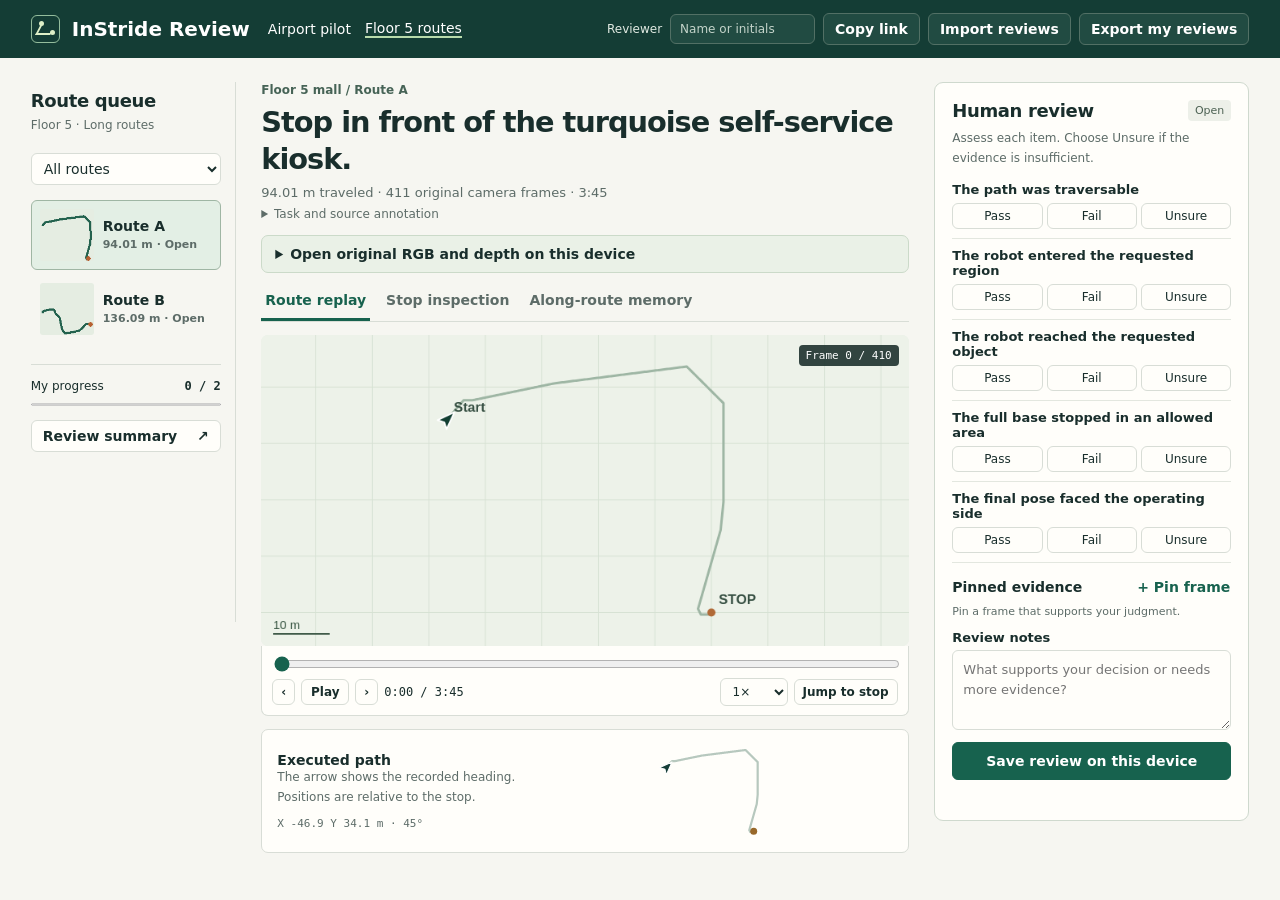
==== floor5/index.html @ c2b7907c "Publish the English InStride review workspace" ====
<!DOCTYPE html>

<html lang="en">
<head>
<meta charset="utf-8"/><meta content="width=device-width,initial-scale=1" name="viewport"/>
<title>Floor 5 routes · InStride Review</title><link href="style.css" rel="stylesheet"/>
<script defer="" src="data.js"></script><script defer="" src="../share.js"></script><script defer="" src="public-media.js"></script><script defer="" src="app.js"></script>
</head>
<body data-page="floor5">
<header class="mast"><a aria-label="Airport pilot, InStride home" class="home-link" href="../"><div class="brand"><span aria-hidden="true" class="brandmark"><i></i><b></b></span>InStride Review</div></a>
<nav aria-label="Cases" class="case-links"><a href="../">Airport pilot</a><a aria-current="page" href="./">Floor 5 routes</a></nav><div class="mast-tools"><label class="who">Reviewer <input autocomplete="off" id="reviewer" maxlength="40" placeholder="Name or initials"/></label>
<button id="copy" type="button">Copy link</button><button id="importBtn">Import reviews</button><button id="exportMine">Export my reviews</button><input accept=".json,application/json" hidden="" id="fileIn" multiple="" type="file"/></div>
</header>
<p class="notice" hidden="" id="storageWarning"></p>
<div class="layout">
<aside aria-label="Route list" class="queue">
<h2>Route queue</h2><p class="muted" id="packTitle"></p>
<select aria-label="Filter routes" id="filter"><option value="all">All routes</option><option value="todo">My open routes</option><option value="conflict">Disputed</option></select>
<nav id="routeList"></nav><div class="progress-block"><div class="between"><span>My progress</span><strong id="progressCount">0 / 2</strong></div><progress id="progress" max="2" value="0"></progress></div>
<button class="ledger-btn" id="openSummary">Review summary <span aria-hidden="true">↗</span></button>
</aside>
<main>
<div class="route-head"><p class="crumb" id="context"></p><h1 id="instruction"></h1><p class="facts" id="facts"></p>
<details class="source-details"><summary>Task and source annotation</summary><p id="sourceInfo"></p></details></div>
<details class="local-evidence"><summary>Open original RGB and depth on this device</summary><p>The public view includes the executed route, stop heading and depth diagrams. If you have the original Floor 5 media folder, select it to inspect the camera images and pin their pixels.</p><label>Local media folder <input id="folder" multiple="" type="file" webkitdirectory=""/></label><p id="folderStatus" role="status"></p></details><div aria-label="Evidence views" class="tabs" role="group"><button aria-pressed="true" class="selected" data-tab="play">Route replay</button><button aria-pressed="false" data-tab="stop">Stop inspection</button><button aria-pressed="false" data-tab="memory">Along-route memory</button></div>
<section class="panel" id="playPanel">
<div class="film"><canvas aria-label="Recorded trajectory plotted relative to its stop" height="385" id="publicMap" width="800"></canvas><video aria-label="First-person robot replay" id="movie" muted="" playsinline="" preload="metadata"></video><span class="frame-tag" id="frameTag"></span></div>
<div class="transport"><input aria-label="Scrub recorded frames" id="scrub" max="1" min="0" type="range" value="0"/>
<div class="transport-row"><button aria-label="Previous frame" id="prev" title="Previous frame">‹</button><button class="play-btn" id="play">Play</button><button aria-label="Next frame" id="next" title="Next frame">›</button><span class="mono" id="clock"></span><span class="spacer"></span><select aria-label="Playback speed" id="speed"><option value=".5">0.5×</option><option selected="" value="1">1×</option><option value="2">2×</option><option value="4">4×</option></select><button id="toStop">Jump to stop</button></div>
</div>
<div class="mapbox"><div><h3>Executed path</h3><p class="muted">The arrow shows the recorded heading. Positions are relative to the stop.</p><p class="mono" id="pose"></p></div><canvas aria-label="Executed route and current robot pose" height="240" id="routeMap" width="640"></canvas></div>
</section>
<section class="panel" hidden="" id="stopPanel">
<label class="field-title">Evidence frame <select id="viewSelect"></select></label>
<div class="mini-tools"><button id="rgbBtn">RGB view</button><button id="depthBtn">Depth</button><button id="overlayBtn">Overlay</button></div>
<div class="photo" id="inspectPhoto"><canvas aria-label="Stop or landmark pose on the route map" height="385" id="stopMap" width="800"></canvas><img alt="Selected stop or landmark evidence" id="inspectImage"/><canvas aria-hidden="true" height="480" id="overlay" width="640"></canvas></div>
<p class="caption" id="inspectCaption"></p>
<details class="details" id="markTools"><summary>Mark a problem or a better standing position</summary>
<p>Click the image or enter its pixel coordinates. The original size is 640 × 480 with the origin at the top left.</p>
<div class="mark-tools"><select aria-label="Marker type" id="markKind"><option value="issue">Issue</option><option value="stand">Standing position</option><option value="face">Operating face</option></select>
<label>X <input id="markX" max="639" min="0" step="1" type="number"/></label><label>Y <input id="markY" max="479" min="0" step="1" type="number"/></label><button id="markAdd">Pin this point</button></div>
</details>
<details class="details"><summary>Read the stop audit</summary><p>The terminal base projection places both stops on the metal escalator entry plate. The marked point on the kiosk alone cannot certify a usable standing position.</p></details>
</section>
<section class="panel" hidden="" id="memoryPanel">
<label class="field-title">Review question <select id="question"></select></label><h3 id="questionText"></h3>
<div class="mini-tools" id="witnesses"></div><div class="photo"><canvas aria-label="Pose at the selected memory evidence frame" height="385" id="memoryMap" width="800"></canvas><img alt="First-person evidence for this question" id="questionImage"/></div>
<p class="caption" id="questionCaption"></p>
<details class="details" id="answerDetails"><summary>Show reference answer</summary><p id="answerText"></p></details>
<button class="wide-link" id="watchContext">Replay from this frame <span aria-hidden="true">→</span></button>
</section>
</main>
<aside aria-label="Human review form" class="review">
<div class="review-heading"><h2 id="formName">Human review</h2><span class="tag" id="formStatus"></span></div>
<p class="hint" id="formHint"></p><button class="wide-link" hidden="" id="rebase">Review the latest imported version</button><div id="checks"></div>
<div class="evidence"><div class="between"><h3>Pinned evidence</h3><button class="text-btn" id="pin">+ Pin frame</button></div><ul id="pins"></ul></div>
<label class="comment">Review notes<textarea id="note" maxlength="2000" placeholder="What supports your decision or needs more evidence?" rows="3"></textarea></label>
<button class="primary" id="submit">Save review on this device</button><p aria-live="polite" id="formMessage" role="status"></p>
</aside>
</div>
<dialog id="summary"><div class="summary-top"><h2>Review summary</h2><button aria-label="Close review summary" id="closeSummary">Close</button></div>
<p class="hint">Compare the latest judgments from each reviewer. Exported records retain their revision history.</p>
<div id="summaryBody"></div><button class="primary" id="exportAll">Export all saved reviews</button>
</dialog>
<div aria-live="polite" hidden="" id="toast" role="status"></div>
<p aria-live="polite" hidden="" id="shareMsg" role="status"></p></body>
</html>
---- floor5/style.css ----
:root{color-scheme:light;--ink:#192e2c;--muted:#5d6c68;--line:#d8ddd6;--paper:#f6f6f1;--white:#fffefa;--green:#17624e;--soft:#e3efe5;--warn:#855010;--red:#a43c31;font-family:Inter,"Source Sans 3","Microsoft YaHei","PingFang SC",system-ui,sans-serif;color:var(--ink);background:var(--paper)}
*{box-sizing:border-box}body{margin:0;font-size:14px}button,input,select,textarea{font:inherit}button,select{cursor:pointer}button,select,input:not([type=range]),textarea{border:1px solid var(--line);border-radius:6px;background:var(--white);color:var(--ink)}button{padding:7px 11px;font-weight:550}button:hover:not(:disabled){border-color:#819889;background:#f0f4ec}button:disabled{opacity:.45;cursor:default}button:focus-visible,input:focus-visible,select:focus-visible,textarea:focus-visible,summary:focus-visible,a:focus-visible{outline:3px solid #ae792b;outline-offset:2px}
[hidden]{display:none!important}h1,h2,h3,p{margin:0}h2{font-size:18px;letter-spacing:-.02em}h3,.field-title{font-weight:680;font-size:14px}select{padding:6px 8px;max-width:100%}textarea{display:block;width:100%;padding:9px 10px;resize:vertical;min-height:64px;line-height:1.55}a{color:var(--green)}.muted,.hint,.caption,.facts,.crumb{color:var(--muted)}.muted,.hint,.caption{font-size:12px;line-height:1.65}.mono,.frame-tag,#progressCount{font-family:"IBM Plex Mono",Consolas,monospace;font-variant-numeric:tabular-nums}
.mast{display:flex;align-items:center;justify-content:space-between;gap:18px;padding:13px clamp(15px,2.4vw,40px);background:#143d35;color:#f5f8f2}.brand{display:flex;align-items:center;gap:12px;font-size:20px;font-weight:750;white-space:nowrap}.brandmark{width:29px;height:28px;position:relative;border:1px solid #94bd9d;border-radius:6px}.brandmark:before{content:"";position:absolute;left:6px;top:8px;width:13px;height:9px;border-left:2px solid #ddefc7;border-bottom:2px solid #ddefc7;transform:skew(-28deg)}.brandmark i,.brandmark b{position:absolute;width:5px;height:5px;background:#ddefc7;border-radius:50%}.brandmark i{left:7px;top:5px}.brandmark b{right:4px;bottom:7px}
.mast-tools,.who,.between,.transport-row,.mini-tools,.summary-top,.review-heading{display:flex;align-items:center;gap:8px}.mast-tools{flex-wrap:wrap}.mast-tools button,.mast-tools input{background:#214b42;border-color:#527065;color:white}.mast-tools button:hover:not(:disabled){color:var(--ink)}.who{font-size:12px;color:#e1eae2}.who input{width:145px;padding:7px 9px}.who input::placeholder{color:#c4d4ca}.between,.review-heading,.summary-top{justify-content:space-between}
.layout{display:grid;grid-template-columns:minmax(168px,205px) minmax(0,1fr) minmax(270px,315px);gap:clamp(16px,2vw,30px);max-width:1720px;margin:auto;padding:24px clamp(16px,2.4vw,40px) 34px;align-items:start}.queue{padding:8px 14px 14px 0;border-right:1px solid var(--line);min-height:60vh}.queue>.muted{margin:5px 0 17px}.queue>select{width:100%;margin-bottom:11px}.route-card{display:grid;grid-template-columns:54px 1fr;gap:9px;text-align:left;width:100%;margin:4px 0;padding:8px;border-color:transparent;background:none;align-items:center}.route-card.active{background:var(--soft);border-color:#9fb6a4}.route-card img{width:54px;height:52px;object-fit:cover;border-radius:3px}.route-card strong,.route-card small{display:block}.route-card small{font-size:11px;color:var(--muted);margin-top:4px}.progress-block{border-top:1px solid var(--line);margin-top:20px;padding-top:14px;font-size:12px}.progress-block progress{width:100%;height:5px;accent-color:var(--green);margin:9px 0 13px}.ledger-btn,.wide-link{display:flex;justify-content:space-between;width:100%}
.route-head{padding:1px 0 14px}.crumb{font-size:12px;font-weight:650;color:#466356}.route-head h1{font-size:clamp(23px,2.25vw,35px);line-height:1.28;letter-spacing:-.035em;margin:7px 0}.facts{font-size:13px}.tabs{display:flex;border-bottom:1px solid var(--line);margin-bottom:13px;gap:12px}.tabs button{padding:9px 4px 10px;border:none;border-radius:0;border-bottom:3px solid transparent;background:transparent;color:var(--muted)}.tabs button.selected{border-bottom-color:var(--green);color:var(--green)}.film,.photo{position:relative;border-radius:7px;overflow:hidden;background:#182322}.film video,.photo img{display:block;width:100%;aspect-ratio:4/3;object-fit:contain;max-height:min(47vh,510px)}.frame-tag{position:absolute;left:10px;top:10px;color:#fff;background:#172c29df;padding:4px 7px;border-radius:4px;font-size:11px;pointer-events:none}.transport{background:var(--white);border:1px solid var(--line);border-top:0;padding:8px 10px 9px;border-radius:0 0 7px 7px}.transport input[type=range]{width:100%;accent-color:var(--green);cursor:pointer}.transport-row{margin-top:3px;gap:6px}.transport-row button,.transport-row select{font-size:12px;padding:5px 8px}.transport-row #clock{font-size:12px}.play-btn{min-width:48px}.spacer{flex:1}.mapbox{margin-top:13px;border:1px solid var(--line);background:var(--white);border-radius:7px;display:grid;grid-template-columns:minmax(135px,1fr) minmax(120px,1.5fr);gap:12px;align-items:center;padding:11px 15px}.mapbox .mono{font-size:11px;color:var(--muted);margin-top:9px}.mapbox canvas{width:100%;height:100px}
.review{border:1px solid #cfd9ce;border-radius:9px;padding:17px;background:var(--white)}.tag{background:#edf0e9;color:#4b6052;border-radius:4px;padding:4px 7px;font-size:11px}.review>.hint{margin:8px 0 4px}.criterion{border:0;border-bottom:1px solid #e3e7df;padding:9px 0;margin:0;min-width:0}.criterion legend{float:left;width:100%;font-size:13px;font-weight:650;margin:0 0 6px;padding:0}.choices{display:flex;clear:both;gap:4px}.choices button{flex:1;padding:5px 1px;font-size:12px;font-weight:500}.choices [aria-pressed=true][data-val=pass]{background:#dceee2;color:#17583b;border-color:#72a588}.choices [aria-pressed=true][data-val=fail]{background:#f8e5df;color:#8a342b;border-color:#cd9385}.choices [aria-pressed=true][data-val=unknown]{background:#f5ead6;color:#76501a;border-color:#c7a167}
.evidence{margin:13px 0 9px}.text-btn{background:none;border:0;color:var(--green);padding:3px 1px}.evidence ul{list-style:none;padding:0;margin:4px 0 0;display:flex;flex-wrap:wrap;gap:5px}.evidence li{font-size:11px;background:#eff2ed;padding:3px 5px;border-radius:3px}.evidence li.empty{background:transparent;color:var(--muted);padding-left:0}.evidence li button{font-size:12px;padding:0 3px;border:none;background:none}.comment{display:block;font-size:13px;font-weight:650}.comment textarea{font-size:13px;font-weight:400;margin-top:5px}.primary{background:var(--green);color:white;border-color:var(--green);padding:10px 13px}.primary:hover:not(:disabled){background:#0c493b;border-color:#0c493b}.review>.primary{width:100%;margin-top:12px}.review #formMessage{color:var(--warn);font-size:12px;line-height:1.5;margin-top:5px;min-height:18px}
.field-title{display:flex;gap:8px;align-items:center;margin-bottom:10px}.field-title select{font-size:13px;flex:1;min-width:0}.mini-tools{flex-wrap:wrap;margin:8px 0}.mini-tools button{font-size:12px}.mini-tools [aria-pressed=true]{background:var(--soft);color:var(--green);border-color:#8eaf95}.photo{width:100%;position:relative}.photo canvas{position:absolute;inset:0;width:100%;height:100%;object-fit:contain;pointer-events:none}.caption{padding:7px 0}.details{border:1px solid var(--line);background:var(--white);border-radius:6px;padding:10px 12px;margin-top:9px}.details p{font-size:13px;line-height:1.65;margin-top:7px}.details summary{cursor:pointer;color:var(--green);font-weight:600}.details img{width:100%;margin-top:7px}.wide-link{background:none;border:0;color:var(--green);padding:10px 0}#questionText{font-size:17px;line-height:1.5}
.source-details{display:inline-block;margin-top:7px;font-size:12px;color:var(--muted)}.source-details summary{cursor:pointer}.source-details p{max-width:680px;line-height:1.6;margin-top:4px}.mark-tools{display:flex;gap:8px;flex-wrap:wrap;align-items:center;margin-top:7px}.mark-tools input{width:62px;padding:4px}.mark-tools label{font-size:12px}.marking{cursor:crosshair}
.notice,#toast{padding:10px 16px;background:#fff4d6;color:#65450b}.notice{margin:0}#toast{position:fixed;bottom:15px;left:50%;transform:translateX(-50%);border:1px solid #dbc792;border-radius:6px;z-index:12;max-width:90vw}dialog{width:min(690px,94vw);padding:22px;border:1px solid var(--line);border-radius:9px;color:var(--ink);background:var(--white);max-height:85vh}dialog::backdrop{background:#142b2866}dialog .hint{margin:8px 0 13px}.summary-route{border-top:1px solid var(--line);padding:12px 0}.summary-route h3{font-size:16px}.summary-route details{margin:8px 0}.summary-route summary{cursor:pointer;font-size:13px}.summary-entry{margin:7px 0 8px 7px;padding:7px 9px;border-left:2px solid #a2b6a7;font-size:12px;line-height:1.65;overflow-wrap:anywhere}.summary-entry button{margin:3px;padding:2px 5px;font-size:11px}.conflict{color:var(--red);font-weight:650}
@media(min-width:1600px){.layout{grid-template-columns:220px minmax(0,1fr) 340px}.review{padding:20px}.criterion{padding:12px 0}}
@media(max-width:1100px){.layout{grid-template-columns:155px minmax(0,1fr) 255px;gap:13px;padding:18px 12px}.queue{padding-right:8px}.review{padding:12px}.route-card{grid-template-columns:42px 1fr;gap:6px}.route-card img{width:42px;height:44px}.transport-row{flex-wrap:wrap}}
@media(max-width:850px){.layout{grid-template-columns:minmax(0,1fr) 265px}.queue{grid-column:1/-1;min-height:0;border:0;padding:0;display:flex;align-items:center;gap:8px;flex-wrap:wrap}.queue>.muted,.progress-block,.queue>h2{display:none}.queue>select,.ledger-btn{width:auto;margin:0}.queue nav{display:flex;gap:4px;flex:1}.route-card{width:auto;display:block;padding:6px 9px}.route-card img{display:none}.route-card small{font-size:10px;margin:0}.mast{padding:10px 14px}.mast-tools button{font-size:12px}}
@media(max-width:640px){.mast{align-items:flex-start;flex-wrap:wrap;gap:9px}.brand{font-size:18px}.mast-tools{gap:5px}.who{gap:4px}.who input{width:118px}.layout{grid-template-columns:minmax(0,1fr);padding:14px 10px;gap:13px}.review{padding:15px}.queue{grid-column:auto}.route-head h1{font-size:24px}.mapbox{grid-template-columns:1fr 1.2fr}.film video,.photo img{max-height:none}.choices button{padding:8px 3px}.queue>select,.ledger-btn{font-size:11px}.tabs{gap:13px}.transport-row #clock{font-size:11px}}

.home-link,.case-links a{color:white;text-decoration:none}.case-links{display:flex;gap:14px;align-items:center;margin-right:auto}.case-links a{white-space:nowrap}.case-links a[aria-current]{border-bottom:2px solid #b8dbab}.local-evidence{padding:10px 13px;background:#eaf1e7;border:1px solid #cbdac9;border-radius:7px;margin:0 0 10px}.local-evidence summary{font-weight:600;cursor:pointer}.local-evidence p,.local-evidence label{display:block;margin:7px 0}.local-evidence input{max-width:100%}.film:has(#publicMap:not([hidden])),.photo:has(canvas.public-active){background:#edf2e9}#publicMap,#stopMap,#memoryMap{width:100%;height:auto;display:block;background:#edf2e9;border-radius:6px}.criterion .choices button{min-width:0}.queue nav,.queue,.review,.mast-tools,.field-title,.panel{min-width:0}#shareMsg{position:fixed;right:15px;bottom:12px;padding:10px 14px;background:white;color:#173d2d;border:1px solid #bacaba;border-radius:6px;z-index:15}.local-evidence p,.caption{font-size:13px}.photo:has(#stopMap:not([hidden])) #overlay{display:none}.frame-tag{left:auto;right:10px}.mapbox canvas{min-width:0}.field-title select{width:100%}@media(max-width:850px){.mast{flex-wrap:wrap}.case-links{font-size:13px}.queue nav{flex-wrap:wrap}.choices button{font-size:12px}}@media(max-width:500px){.tabs{gap:5px;justify-content:space-between}.tabs button{font-size:13px}.field-title select{width:100%;max-width:100%}.queue{gap:5px}.mast-tools{flex-wrap:wrap}.mast-tools button{padding:6px}.case-links{gap:8px}.mapbox{grid-template-columns:1fr 1fr}.queue>nav{flex:1 1 auto}.layout main{min-width:0}.local-evidence label input{display:block}}
#stopMap,#memoryMap{position:static;inset:auto;pointer-events:auto} .question-caption{min-width:0}
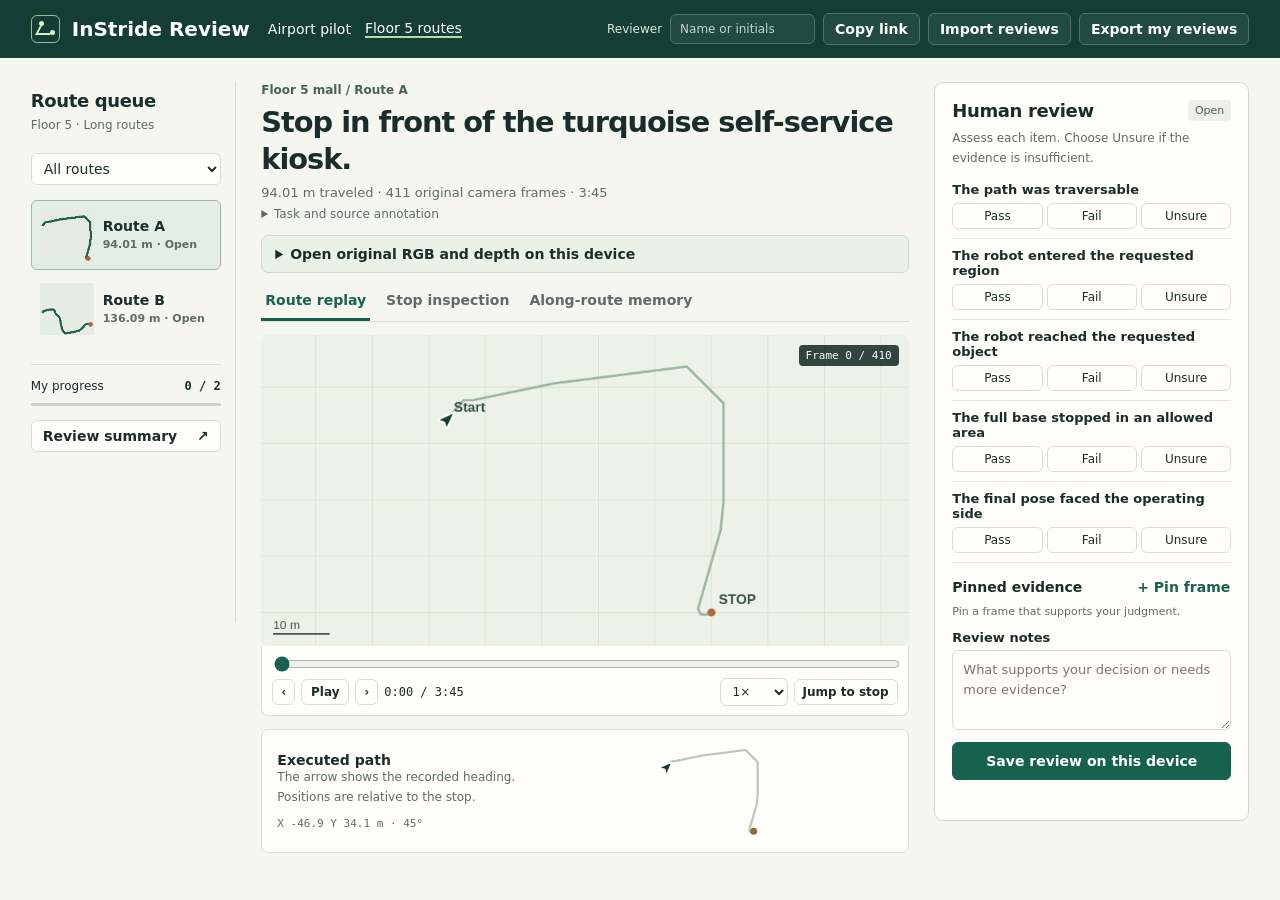
==== commit 2cb1e1e4: "Publish the English InStride review workspace" ====
--- a/floor5/index.html
+++ b/floor5/index.html
@@ -22,7 +22,7 @@
 <main>
 <div class="route-head"><p class="crumb" id="context"></p><h1 id="instruction"></h1><p class="facts" id="facts"></p>
 <details class="source-details"><summary>Task and source annotation</summary><p id="sourceInfo"></p></details></div>
-<details class="local-evidence"><summary>Open original RGB and depth on this device</summary><p>The public view includes the executed route, stop heading and depth diagrams. If you have the original Floor 5 media folder, select it to inspect the camera images and pin their pixels.</p><label>Local media folder <input id="folder" multiple="" type="file" webkitdirectory=""/></label><p id="folderStatus" role="status"></p></details><div aria-label="Evidence views" class="tabs" role="group"><button aria-pressed="true" class="selected" data-tab="play">Route replay</button><button aria-pressed="false" data-tab="stop">Stop inspection</button><button aria-pressed="false" data-tab="memory">Along-route memory</button></div>
+<details class="local-evidence"><summary>Open original RGB and depth on this device</summary><p>The public view includes the executed route, stop heading and depth diagrams. If you have the original Floor 5 media folder, select it to inspect the camera images and pin their pixels.</p><button id="chooseFolder" type="button">Choose media folder</button><input hidden id="folder" aria-label="Local media folder" type="file" webkitdirectory multiple><p id="folderStatus" role="status"></p></details><div aria-label="Evidence views" class="tabs" role="group"><button aria-pressed="true" class="selected" data-tab="play">Route replay</button><button aria-pressed="false" data-tab="stop">Stop inspection</button><button aria-pressed="false" data-tab="memory">Along-route memory</button></div>
 <section class="panel" id="playPanel">
 <div class="film"><canvas aria-label="Recorded trajectory plotted relative to its stop" height="385" id="publicMap" width="800"></canvas><video aria-label="First-person robot replay" id="movie" muted="" playsinline="" preload="metadata"></video><span class="frame-tag" id="frameTag"></span></div>
 <div class="transport"><input aria-label="Scrub recorded frames" id="scrub" max="1" min="0" type="range" value="0"/>
